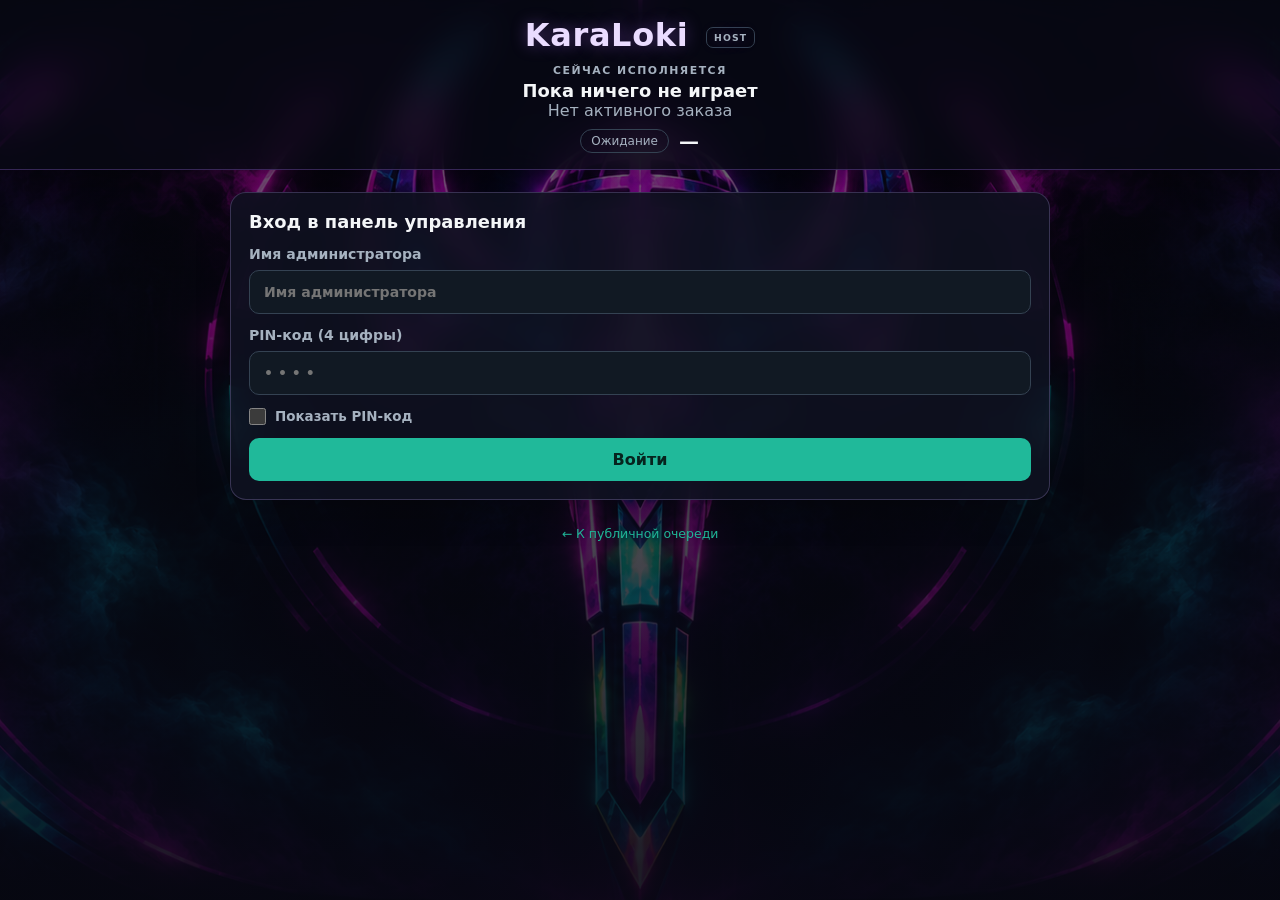
==== admin.html @ 4e25eac0 "Add files via upload" ====
<!doctype html>
<html lang="ru">
<head>
  <meta charset="utf-8">
  <meta name="viewport" content="width=device-width, initial-scale=1">
  <meta name="theme-color" content="#090914">
  <meta name="referrer" content="no-referrer">
  <title>KaraLoki v1.9.4 — Панель ведущего</title>
  <link rel="stylesheet" href="css/style.css">
</head>
<body>
  <div id="global-notifications" class="global-notifications" aria-live="polite" aria-atomic="false"></div>
  <div id="startup-loading" class="startup-loading is-hidden" role="status" aria-live="polite"><div class="loading-mark">KaraLoki</div><div class="loading-spinner"></div><div class="loading-text">Открываем панель…</div></div>
  <header class="site-header">
    <div class="brand">KaraLoki <span class="admin-brand">HOST</span></div>
    <div class="now-playing">
      <div class="eyebrow">СЕЙЧАС ИСПОЛНЯЕТСЯ</div>
      <div id="current-song" class="current-title">Пока ничего не играет</div>
      <div id="current-requester" class="muted">Нет активного заказа</div>
      <div class="timer-line"><span id="playback-state" class="status-pill">Ожидание</span><span id="countdown" class="countdown">—</span></div>
    </div>
  </header>

  <main class="page admin-page">
    <section class="panel" id="login-panel">
      <h2>Вход в панель управления</h2>
      <form id="admin-login-form">
        <label for="admin-username">Имя администратора
          <input id="admin-username" type="text" maxlength="64" autocomplete="username" placeholder="Имя администратора" required>
        </label>
        <label for="admin-pin">PIN-код (4 цифры)
          <input id="admin-pin" type="password" inputmode="numeric" pattern="[0-9]{4}" maxlength="4" autocomplete="current-password" placeholder="••••" required>
        </label>
        <label class="visibility-toggle">
          <input id="show-admin-pin" type="checkbox">
          <span>Показать PIN-код</span>
        </label>
        <button class="primary" type="submit" id="login-button">Войти</button>
        <p id="login-message" class="message" aria-live="polite"></p>
      </form>
    </section>

    <div id="admin-loading" class="admin-loading hidden" role="status" aria-live="polite"><span class="loading-spinner"></span><span id="admin-loading-text">Выполняем действие…</span></div>
    <div id="admin-content" class="hidden">
      <section class="panel admin-workspace">
        <div class="section-heading">
          <h2>Панель ведущего</h2>
          <button id="lock-button" class="quiet compact" type="button">Выйти</button>
        </div>
        <nav class="admin-tabs" aria-label="Разделы панели">
          <button class="admin-tab active" type="button" data-tab="queue-tab">Очередь</button>
          <button class="admin-tab" type="button" data-tab="history-tab">История</button>
          <button class="admin-tab" type="button" data-tab="users-tab">Пользователи <span id="pending-count" class="tab-count">0</span></button>
          <button class="admin-tab" type="button" data-tab="settings-tab">Настройки</button>
        </nav>
      </section>

      <div id="queue-tab" class="admin-tab-panel">

        <section class="panel admin-request-workspace">
          <div class="playback-controls-section">
            <h2>Управление воспроизведением</h2>
            <div class="control-grid">
              <button id="pause-button" class="primary" type="button">Ⅱ Пауза</button>
              <button id="skip-button" class="secondary" type="button">Пропустить ⏭</button>
              <button id="event-mode-button" class="secondary" type="button">Выключить заказы</button>
            </div>
            <p id="control-message" class="message" aria-live="polite"></p>
          </div>
          <div class="admin-request-section">
          <h2>Заказать песню</h2>
          <form id="admin-request-form">
            <div class="field-row" id="admin-request-fields">
              <label>Название песни
                <input id="admin-song-input" maxlength="140" placeholder="Название песни" required>
              </label>
              <label>Исполнитель
                <input id="admin-artist-input" maxlength="100" placeholder="Исполнитель (необязательно)">
              </label>
            </div>
            <button class="primary" id="admin-request-button" type="submit">Добавить в очередь</button>
            <p id="admin-request-message" class="message" aria-live="polite"></p>
          </form>
          </div>
        </section>

        <section class="panel">
          <div class="section-heading"><h2>Очередь</h2><span id="queue-count" class="count-pill">0 песен</span></div>
          <ol id="queue-list" class="queue-list"><li class="empty">Очередь пуста.</li></ol>
          <div class="queue-footer-actions"><button id="shuffle-button" class="icon-button shuffle-icon-button" type="button" title="Перемешать песни" aria-label="Перемешать песни"><svg viewBox="0 0 24 24" aria-hidden="true"><path d="M16 3h5v5M4 20 21 3M21 16v5h-5M15 15l6 6M4 4l5 5"/></svg></button><button id="clear-queue-button" class="danger" type="button">Очистить очередь</button></div>
          <p id="queue-message" class="message" aria-live="polite"></p>
        </section>

      </div>

      <div id="history-tab" class="admin-tab-panel hidden">
        <section class="panel">
          <div class="section-heading"><h2>История песен</h2><span id="history-count" class="count-pill">0</span></div>
          <button id="clear-history-button" class="quiet compact" type="button">Очистить</button>
          <ol id="history-list" class="queue-list history-list"><li class="empty">История пока пуста.</li></ol>
        </section>
      </div>

      <div id="users-tab" class="admin-tab-panel hidden">
        <section class="panel">
          <div class="section-heading"><h2>Ожидают подтверждения</h2><span id="pending-list-count" class="count-pill">0</span></div>
          <ol id="pending-users-list" class="user-list"><li class="empty">Нет ожидающих пользователей.</li></ol>
        </section>

        <section class="panel">
          <div class="section-heading"><h2>Подтверждённые пользователи</h2><span id="confirmed-count" class="count-pill">0</span></div>
          <ol id="confirmed-users-list" class="user-list"><li class="empty">Пока нет подтверждённых пользователей.</li></ol>
          <p id="users-message" class="message" aria-live="polite"></p>
        </section>
      </div>
      <div id="settings-tab" class="admin-tab-panel hidden">
        <section class="panel">
          <h2>Настройки мероприятия</h2>
          <label class="visibility-toggle"><input id="autoplay-setting" type="checkbox" checked> Автоматически запускать следующую песню</label>
          <label>Длительность песни (М:СС)<input id="song-duration-setting" type="text" inputmode="numeric" pattern="[0-9]{1,2}:[0-5][0-9]" placeholder="5:00" value="5:00"></label>
          <label>Задержка между заявками (М:СС)<input id="cooldown-setting" type="text" inputmode="numeric" pattern="[0-9]{1,3}:[0-5][0-9]" placeholder="15:00" value="15:00" maxlength="6"></label>
          <button id="save-settings-button" class="primary" type="button">Сохранить настройки</button>
          <p id="settings-message" class="message" aria-live="polite"></p>
        </section>
      </div>
    </div>

    <footer class="footer muted"><a href="index.html" id="guest-panel-link">← К публичной очереди</a></footer>
  </main>
  <script src="js/config.js"></script>
  <script src="js/admin.js"></script>
</body>
</html>
---- css/style.css ----
:root {
  color-scheme: dark;
  --bg:#10151d; --panel:#1a222d; --panel2:#202b38; --text:#f4f6f8;
  --muted:#a6b2c0; --accent:#20b99a; --accent-dark:#11836e; --border:#344252;
  font-family:Inter,ui-sans-serif,system-ui,-apple-system,BlinkMacSystemFont,"Segoe UI",sans-serif;
}
*{box-sizing:border-box}
body{margin:0;background:var(--bg);color:var(--text)}
a{color:var(--accent);text-decoration:none}a:hover{text-decoration:underline}
.site-header{position:sticky;top:0;z-index:10;background:rgba(16,21,29,.96);backdrop-filter:blur(12px);border-bottom:1px solid var(--border);padding:16px max(18px,calc((100vw - 820px)/2));text-align:center}
.brand{font-size:2rem;font-weight:850;letter-spacing:.02em;color:var(--accent)}
.now-playing{margin:10px auto 0;max-width:820px}
.eyebrow{color:var(--muted);font-size:.68rem;font-weight:800;letter-spacing:.14em}
.current-title{font-size:1.12rem;font-weight:750;margin-top:3px;overflow-wrap:anywhere}
.muted{color:var(--muted)}
.timer-line{display:flex;justify-content:center;align-items:center;gap:10px;margin-top:9px;font-size:.85rem}
.status-pill,.count-pill{border:1px solid var(--border);border-radius:999px;padding:4px 10px;color:var(--muted);font-size:.75rem}
.countdown{font-variant-numeric:tabular-nums;font-size:1.25rem;font-weight:850;letter-spacing:.04em}
.countdown.paused{color:#f0c36a}
.page{width:min(820px,calc(100% - 28px));margin:22px auto 40px;display:grid;gap:16px}
.panel{background:var(--panel);border:1px solid var(--border);border-radius:16px;padding:18px;min-width:0}
h2{margin:0;font-size:1.12rem}
form,label{display:grid;gap:8px}
form{gap:13px;margin-top:14px}
label{color:var(--muted);font-size:.88rem;font-weight:650;min-width:0}
input{width:100%;min-width:0;padding:13px 14px;border-radius:10px;border:1px solid var(--border);background:#111923;color:var(--text);font:inherit}
input:focus{outline:2px solid var(--accent);border-color:transparent}
button{border:0;border-radius:10px;padding:12px 16px;font:inherit;font-weight:750;cursor:pointer}
button:disabled{opacity:.45;cursor:not-allowed}
.primary{background:var(--accent);color:#06241e}
.secondary{background:var(--panel2);color:var(--text);border:1px solid var(--border)}
.quiet{background:transparent;color:var(--muted);border:1px solid var(--border)}
.danger{background:#522d35;color:#ffe8eb;border:1px solid #82404c}
.section-heading{display:flex;justify-content:space-between;align-items:center;gap:12px}
.queue-list{list-style:none;padding:0;margin:14px 0 0;display:grid;gap:9px}
.queue-item{display:flex;align-items:center;gap:12px;padding:12px;background:var(--panel2);border-radius:11px;min-width:0}
.queue-number{color:var(--accent);font-weight:850;min-width:24px}
.queue-song{font-weight:700;overflow-wrap:anywhere}
.queue-requester{color:var(--muted);font-size:.82rem;margin-top:3px}
.empty{color:var(--muted);padding:12px 2px}
.message{min-height:1.2em;margin:8px 0 0;font-size:.88rem;color:var(--accent)}
.small{font-size:.78rem;line-height:1.5;margin-bottom:0}
.footer{text-align:center;font-size:.78rem;padding:10px}
.hidden{display:none!important}
.field-row{display:grid;grid-template-columns:1fr 1fr;gap:10px}
.cooldown{margin-top:4px;padding:12px;border:1px solid #806b3b;border-radius:10px;background:#332b1b;color:#f4d99a;font-size:.88rem;line-height:1.45}
.cooldown strong{display:block;font-size:1.35rem;font-variant-numeric:tabular-nums;margin-top:4px}
.admin-brand{display:inline-block;vertical-align:middle;margin-left:6px;padding:4px 7px;border:1px solid var(--border);border-radius:7px;color:var(--muted);font-size:.58rem;letter-spacing:.12em}
.admin-page{max-width:900px}
.control-grid{display:grid;grid-template-columns:repeat(3,minmax(0,1fr));gap:8px;margin-top:16px}
.control-grid button{min-height:54px;padding:10px 8px;font-size:.88rem;line-height:1.2;white-space:normal}
.compact{padding:7px 11px;font-size:.8rem}
.admin-queue-item{align-items:center}
.queue-item-body{min-width:0;flex:1}
.queue-actions{display:flex;gap:5px;flex-shrink:0}
.icon-button{width:36px;height:36px;padding:0;font-size:1rem}
.remove-button{color:#ffaaaa}
.room-code-row{display:flex;align-items:center;gap:12px;margin-top:12px}
.room-code{font-size:2rem;letter-spacing:.22em;color:var(--accent);font-variant-numeric:tabular-nums}
.history-list{max-height:360px;overflow-y:auto;padding-right:5px}
.danger-row{display:flex;justify-content:flex-end;margin-top:14px}
@media(max-width:520px){
 .site-header{padding:12px 14px}.brand{font-size:1.7rem}.current-title{font-size:1rem}
 .page{width:min(100% - 20px,900px);margin-top:12px;gap:12px}.panel{padding:15px;border-radius:13px}
 .field-row{gap:7px}.field-row input{padding:11px 9px;font-size:.9rem}
 .control-grid{grid-template-columns:repeat(3,minmax(0,1fr));gap:5px}.control-grid button{min-height:48px;padding:9px 4px;font-size:.76rem;line-height:1.15}
 .admin-queue-item{gap:7px}.queue-actions{gap:3px}.icon-button{width:31px;height:34px}
 .room-code{font-size:1.65rem}
}

.visibility-toggle{display:flex;grid-template-columns:none;flex-direction:row;align-items:center;gap:9px;cursor:pointer;font-size:.84rem;font-weight:550}
.visibility-toggle input{width:17px;height:17px;min-width:17px;margin:0;accent-color:var(--accent);cursor:pointer}
button.is-loading{opacity:.78;cursor:progress}

/* v1.4 guest approval and admin tabs */
.notice{padding:12px 14px;border-radius:10px;font-size:.9rem;line-height:1.45}
.notice-wait{background:#332b1b;border:1px solid #806b3b;color:#f4d99a}
.notice-ban{background:#3b2027;border:1px solid #82404c;color:#ffd7dc}
.admin-tabs{display:grid;grid-template-columns:1fr 1fr;gap:8px}
.admin-tab{background:var(--panel2);color:var(--muted);border:1px solid var(--border);min-height:48px}
.admin-tab.active{background:var(--accent);color:#06241e;border-color:var(--accent);}
.tab-count{display:inline-flex;align-items:center;justify-content:center;min-width:22px;height:22px;margin-left:5px;padding:0 6px;border-radius:999px;background:rgba(0,0,0,.18);font-size:.75rem}
.admin-tab-panel{display:grid;gap:16px}
.user-list{list-style:none;padding:0;margin:14px 0 0;display:grid;gap:10px}
.user-entry,.confirmed-entry{padding:11px 12px;background:var(--panel2);border-radius:11px;min-width:0}
.user-entry{display:flex;align-items:center;justify-content:space-between;gap:12px}
.user-name{display:block;overflow-wrap:anywhere}
.user-actions{display:flex;align-items:center;gap:7px;flex-shrink:0}
.icon-button.square-action{width:40px;height:40px;min-width:40px;padding:0;border-radius:5px;border:1px solid var(--border);display:inline-flex;align-items:center;justify-content:center;font-size:1.15rem;line-height:1}
.icon-button.allow-square{background:#173f35;color:#75e0bb;border-color:#28775f}
.icon-button.deny-square{background:#48252d;color:#ff9ca8;border-color:#85414d}
.icon-button.ban-square{background:#48252d;color:#ff9ca8;border-color:#85414d;font-size:1.1rem}
.confirmed-entry .user-name{margin-bottom:8px}
.cooldown-row{display:flex;align-items:center;gap:9px;min-width:0}
.cooldown-label{color:var(--muted);font-size:.78rem;white-space:nowrap}
.cooldown-value{font-size:.88rem;font-weight:750;font-variant-numeric:tabular-nums;min-width:54px}
.cooldown-spacer{height:1px;flex:1;border-bottom:1px solid var(--border);min-width:8px}
@media(max-width:520px){
 .admin-tabs{gap:6px}.admin-tab{padding:10px}
 .user-entry,.confirmed-entry{padding:10px}
 .cooldown-row{gap:6px}.cooldown-label{font-size:.72rem}.cooldown-value{min-width:48px;font-size:.82rem}
 .icon-button.square-action{width:36px;height:36px;min-width:36px}
}

/* v1.5: compact square user controls and recent playback list */
.icon-button.square-action{width:40px;height:40px;min-width:40px;border-radius:5px}
.icon-button.restrict-square{background:#48252d;color:#ff9ca8;border-color:#85414d;font-size:1rem}
#recent-list .queue-item{padding:9px 12px}
#recent-list .queue-number{min-width:8px}
@media(max-width:520px){.icon-button.square-action{width:36px;height:36px;min-width:36px}}


/* v1.6 visual refresh: horned microphone background, responsive dark overlays */
body{
  min-height:100vh;
  background-color:#080913;
  background-image:
    linear-gradient(180deg,rgba(7,8,18,.42) 0%,rgba(7,8,18,.66) 42%,rgba(7,8,18,.92) 100%),
    url("../assets/karaloki-background.png");
  background-repeat:no-repeat;
  background-position:center top;
  background-size:cover;
  background-attachment:fixed;
}
.site-header{
  background:rgba(8,9,20,.82);
  border-bottom:1px solid rgba(126,91,190,.38);
  box-shadow:0 8px 28px rgba(0,0,0,.28);
  backdrop-filter:blur(16px);
}
.brand{
  color:#eadcff;
  text-shadow:0 0 16px rgba(178,111,255,.36);
}
.panel{
  background:rgba(15,18,32,.88);
  border-color:rgba(116,102,157,.42);
  box-shadow:0 12px 34px rgba(0,0,0,.22);
  backdrop-filter:blur(12px);
}
.queue-list#queue-list{
  max-height:min(58vh,520px);
  overflow-y:auto;
  overscroll-behavior:contain;
  scrollbar-width:thin;
  scrollbar-color:rgba(178,111,255,.62) rgba(14,16,29,.55);
  padding-right:5px;
}
#queue-list::-webkit-scrollbar{width:8px}
#queue-list::-webkit-scrollbar-track{background:rgba(14,16,29,.55);border-radius:10px}
#queue-list::-webkit-scrollbar-thumb{background:rgba(178,111,255,.62);border-radius:10px}
.public-queue-item.previous{opacity:.72;background:rgba(30,31,50,.72)}
.public-queue-item.current{
  background:linear-gradient(100deg,rgba(113,39,135,.46),rgba(16,75,80,.48));
  border:1px solid rgba(73,226,202,.72);
  box-shadow:0 0 18px rgba(50,210,194,.13),inset 0 0 18px rgba(184,72,255,.08);
}
.public-queue-item.current .queue-song{font-size:1.02rem}
.current-queue-marker{
  display:inline-block;
  margin-bottom:4px;
  color:#70efd0;
  font-size:.62rem;
  font-weight:850;
  letter-spacing:.13em;
}
.public-queue-item.upcoming .queue-number{color:#d58bff}
@media(max-width:520px){
  body{
    background-size:auto 55vh;
    background-position:center top;
    background-attachment:fixed;
    background-image:
      linear-gradient(180deg,rgba(7,8,18,.32) 0%,rgba(7,8,18,.72) 34%,rgba(7,8,18,.96) 68%),
      url("../assets/karaloki-background.png");
  }
  .site-header{background:rgba(8,9,20,.86)}
  .brand{font-size:1.65rem}
  .queue-list#queue-list{max-height:54vh}
}
/* v1.7 queue and controls */
.admin-tabs{grid-template-columns:repeat(4,minmax(0,1fr))}
.my-request{border:1px solid #e8b85b!important;background:linear-gradient(100deg,rgba(122,77,20,.38),rgba(35,32,48,.8))!important;box-shadow:0 0 14px rgba(232,184,91,.16)}
.drag-armed{outline:2px dashed #d58bff;opacity:.8}
.drag-handle{font-size:1.1rem;color:#e2b5ff;background:rgba(130,70,170,.2);border:1px solid rgba(213,139,255,.45)}
#queue-list{max-height:min(58vh,520px);overflow-y:auto;overscroll-behavior:contain}
@media(max-width:520px){.admin-tabs{grid-template-columns:repeat(2,minmax(0,1fr))}}

/* Initial connection screen */
.startup-loading{position:fixed;inset:0;z-index:9999;display:flex;flex-direction:column;align-items:center;justify-content:center;gap:18px;background:radial-gradient(ellipse at center,rgba(45,20,65,.96),rgba(7,7,18,.99) 70%);color:#f5eaff;transition:opacity .2s ease,visibility .2s ease}
.startup-loading.is-hidden{opacity:0;visibility:hidden;pointer-events:none}
.loading-mark{font-size:clamp(2rem,7vw,3.4rem);font-weight:900;letter-spacing:.04em;text-shadow:0 0 18px rgba(218,85,255,.7),0 0 28px rgba(65,235,190,.35)}
.loading-spinner{width:34px;height:34px;border:3px solid rgba(255,255,255,.18);border-top-color:#dc8cff;border-right-color:#61e6c0;border-radius:50%;animation:kl-spin .8s linear infinite}
.loading-text{font-size:.95rem;color:#c9bed8}
@keyframes kl-spin{to{transform:rotate(360deg)}}


/* v1.7.1: keep playback controls aligned in one row */
.control-grid{grid-template-columns:repeat(3,minmax(0,1fr));align-items:stretch}
.control-grid button{min-width:0;min-height:58px;padding:10px 9px;font-size:clamp(.72rem,1.45vw,.96rem);line-height:1.2;white-space:normal;overflow-wrap:anywhere}
@media(max-width:520px){
 .control-grid{grid-template-columns:repeat(3,minmax(0,1fr));gap:6px}
 .control-grid button{min-height:62px;padding:8px 5px;font-size:clamp(.65rem,2.5vw,.82rem)}
}

/* v1.8: consistent four-way drag handle rendered as inline SVG */
.drag-handle{display:inline-flex;align-items:center;justify-content:center;min-width:36px;min-height:36px;padding:7px;border:1px solid rgba(80,220,220,.38);border-radius:9px;background:rgba(20,25,45,.72);color:#72e7e4;cursor:grab}
.drag-handle svg{width:20px;height:20px;fill:none;stroke:currentColor;stroke-width:1.8;stroke-linecap:round;stroke-linejoin:round}
.drag-handle:active{cursor:grabbing}
.drag-armed .drag-handle{background:rgba(40,220,190,.18);border-color:#61f0d0;box-shadow:0 0 12px rgba(60,240,210,.3)}
.drag-armed{outline:1px dashed rgba(97,240,208,.55);outline-offset:2px}


/* v1.8.1 queue controls and user-list scrolling */
.queue-actions .icon-button{width:34px;height:34px;min-width:34px}
.queue-actions .icon-button:disabled{opacity:.28}
.queue-footer-actions{display:flex;justify-content:flex-end;align-items:center;gap:9px;margin-top:14px}
.shuffle-icon-button{display:inline-flex;align-items:center;justify-content:center;border:1px solid rgba(213,139,255,.48);background:rgba(130,70,170,.18);color:#e2b5ff}
.shuffle-icon-button svg{width:19px;height:19px;fill:none;stroke:currentColor;stroke-width:1.8;stroke-linecap:round;stroke-linejoin:round}
.shuffle-icon-button:disabled{opacity:.35}
#confirmed-users-list{max-height:min(48vh,390px);overflow-y:auto;overscroll-behavior:contain;padding-right:5px;scrollbar-width:thin;scrollbar-color:rgba(178,111,255,.62) rgba(14,16,29,.55)}
#confirmed-users-list::-webkit-scrollbar{width:8px}
#confirmed-users-list::-webkit-scrollbar-track{background:rgba(14,16,29,.55);border-radius:10px}
#confirmed-users-list::-webkit-scrollbar-thumb{background:rgba(178,111,255,.62);border-radius:10px}
#queue-list.is-reordering{user-select:none}
#queue-list .upcoming[draggable="true"]{cursor:grabbing}
@media(max-width:520px){.queue-actions .icon-button{width:30px;height:32px;min-width:30px}.queue-actions{gap:2px}.queue-footer-actions{gap:7px}}

/* v1.8.2 responsive admin feedback and compact confirmed users */
.admin-loading{position:fixed;z-index:1000;top:16px;left:50%;transform:translateX(-50%);display:flex;align-items:center;gap:10px;padding:10px 15px;border:1px solid rgba(120,225,205,.45);border-radius:12px;background:rgba(15,22,32,.96);box-shadow:0 8px 28px rgba(0,0,0,.38);color:var(--text);font-size:.86rem;max-width:calc(100vw - 24px)}
.admin-loading .loading-spinner{width:19px;height:19px;flex:0 0 19px;border-width:2px}
#confirmed-users-list{max-height:min(42vh,330px);overflow-y:auto;overscroll-behavior:contain;padding-right:5px;scrollbar-width:thin}
.confirmed-entry{padding:8px 10px}.confirmed-entry .user-name{margin-bottom:5px}.confirmed-entry .cooldown-row{gap:6px}.confirmed-entry .icon-button.square-action{width:32px;height:32px;min-width:32px;font-size:.95rem}
.rename-square{background:rgba(80,110,155,.2);color:#b9d7ff;border-color:#536d91}
.is-pending-action{opacity:.55;pointer-events:none}
.queue-footer-actions{justify-content:flex-end}
.shuffle-icon-button{width:40px;height:40px;min-width:40px;padding:0}
.shuffle-icon-button svg{width:20px;height:20px}
@media(max-width:520px){.confirmed-entry .icon-button.square-action{width:29px;height:30px;min-width:29px}.admin-loading{top:8px;font-size:.78rem}}

/* v1.8.3 guest tracklist/request spacing parity */
#public-content > .panel + .panel{margin-top:16px}

.guest-heading-actions{display:flex;align-items:center;gap:8px;flex-wrap:wrap}


/* v1.8.4 unified Admin workspace and Guest layout corrections */
.admin-workspace{display:grid;gap:16px}
.admin-workspace .admin-tabs{margin:0}
.playback-controls-section{border-top:1px solid rgba(126,91,190,.38);padding-top:15px}
.playback-controls-section .control-grid{margin-top:12px}
#public-content{display:grid;gap:16px}
#public-content > .panel + .panel{margin-top:0}
.guest-heading-actions{display:flex;flex-direction:column;align-items:flex-end;gap:6px}
.guest-heading-actions .count-pill{white-space:nowrap}
@media(max-width:520px){.admin-workspace{gap:13px}.playback-controls-section{padding-top:12px}.guest-heading-actions{gap:5px}}


/* v1.8.5 Admin panel spacing and combined playback/request workspace */
#admin-content{display:grid;gap:16px}
.admin-workspace{display:block}
.admin-workspace .admin-tabs{margin-top:16px}
#admin-content .admin-tab-panel{gap:16px}
.admin-request-workspace{display:grid;gap:18px}
.admin-request-workspace .playback-controls-section{border-top:0;padding-top:0}
.admin-request-section{border-top:1px solid var(--border);padding-top:18px}
@media(max-width:520px){#admin-content{gap:12px}.admin-request-workspace{gap:15px}.admin-request-section{padding-top:15px}}


/* v1.8.6 hotfix: aligned guest account controls and event settings */
.guest-heading-actions{display:flex;flex-direction:row;align-items:center;justify-content:flex-end;gap:8px;flex-wrap:nowrap}
.guest-heading-actions .count-pill{white-space:nowrap;min-height:38px;display:inline-flex;align-items:center}
.guest-heading-actions button{min-height:38px;white-space:nowrap}
#settings-tab .panel{display:grid;gap:14px}
#settings-tab .panel>label{margin:0}
#settings-tab #save-settings-button{justify-self:start;min-height:42px;margin-top:2px;padding-inline:18px}
#event-mode-button{min-height:58px;padding:10px 14px;white-space:normal}
@media(max-width:520px){
 .guest-heading-actions{gap:6px;flex-wrap:wrap}
 .guest-heading-actions .count-pill,.guest-heading-actions button{min-height:36px}
 #settings-tab #save-settings-button{width:100%;justify-self:stretch}
}


/* v1.8.6 final polish */
#confirmed-guest-name{margin-left:4px}
#history-tab #clear-history-button{margin-top:10px;justify-self:start}
.history-action-icon svg{display:block;width:18px;height:18px;flex:0 0 18px}
.history-action-icon{display:inline-flex;align-items:center;justify-content:center}

/* v1.8.7.1 active-session indicators and compact violet logout action */
.presence-light{display:inline-block;width:9px;height:9px;min-width:9px;border-radius:50%;margin-right:7px;vertical-align:middle;box-shadow:0 0 7px currentColor}
.presence-light.online{background:#35d477;color:#35d477}
.presence-light.recent{background:#f0c34e;color:#f0c34e}
.presence-light.offline{background:#f05a67;color:#f05a67}
.session-logout-square{background:rgba(143,91,190,.2);color:#c78cff;border-color:#76509a;font-size:1rem}
.session-logout-square svg{width:17px;height:17px;fill:none;stroke:currentColor;stroke-width:1.9;stroke-linecap:round;stroke-linejoin:round}
.session-logout-square:disabled{opacity:.35;cursor:not-allowed}
.session-transfer-notice{margin:0 0 14px;padding:13px;border:1px solid rgba(183,125,238,.65);border-radius:10px;background:rgba(93,53,125,.22);color:var(--text)}
.session-transfer-notice p{margin:7px 0;color:var(--muted);font-size:.88rem}
.session-transfer-actions{display:flex;gap:9px;margin-top:10px}
.session-transfer-actions button{flex:1}
@media(max-width:520px){.presence-light{width:8px;height:8px;min-width:8px;margin-right:5px}.session-transfer-actions{flex-direction:column}}
.session-request-mark{font-size:.72rem;font-weight:650;color:#c78cff;margin-left:5px}
/* Keep the temporary access restriction action amber, distinct from red re-approval. */
.icon-button.ban-square{background:#493b21;color:#fbbf24;border-color:#80652f}

/* v1.8.7.1.1: per-user action feedback stays inside the affected user card. */
.user-inline-feedback{margin:7px 0 0;padding:7px 10px;border-radius:7px;font-size:.82rem;line-height:1.35;background:rgba(52,211,153,.10);border:1px solid rgba(52,211,153,.24);color:#7ee7b7}
.user-inline-feedback.is-error{background:rgba(248,113,113,.10);border-color:rgba(248,113,113,.25);color:#fca5a5}
.user-inline-feedback.hidden{display:none}


/* v1.8.7.2 compact user metadata and pending-request panel */
#pending-users-list{max-height:min(38vh,300px);overflow-y:auto;overscroll-behavior:contain;padding-right:5px;scrollbar-width:thin;scrollbar-color:rgba(178,111,255,.62) rgba(14,16,29,.55)}
#pending-users-list::-webkit-scrollbar{width:8px}
#pending-users-list::-webkit-scrollbar-track{background:rgba(14,16,29,.55);border-radius:10px}
#pending-users-list::-webkit-scrollbar-thumb{background:rgba(178,111,255,.62);border-radius:10px}
.user-entry{align-items:center;gap:12px}
.pending-user-body{min-width:0;flex:1}
.user-device-meta{display:flex;align-items:center;gap:14px;margin-top:4px;color:var(--muted);font-size:.76rem;flex-wrap:wrap}
.pending-user-actions .icon-button.square-action{width:46px;height:46px;min-width:46px;font-size:1.25rem}
.confirmed-info-row{display:grid;grid-template-columns:minmax(150px,1fr) minmax(100px,.72fr) auto;align-items:center;gap:12px;min-width:0}
.confirmed-device-meta{display:flex;flex-direction:column;align-items:flex-start;gap:3px;color:var(--muted);font-size:.74rem;min-width:0;font-variant-numeric:tabular-nums}
.confirmed-cooldown{display:flex;flex-direction:column;align-items:center;justify-content:center;text-align:center;min-width:0;gap:3px}
.confirmed-cooldown .cooldown-value{min-width:0}
.confirmed-user-actions{justify-content:flex-end;gap:6px}
.confirmed-entry .user-name{margin-bottom:7px}
.confirmed-entry .icon-button.square-action{width:36px;height:36px;min-width:36px;font-size:1rem}
.session-logout-square{background:rgba(137,84,189,.20)!important;color:#d8b4ff!important;border-color:#8954bd!important}
.user-inline-feedback{margin-top:7px}
@media(max-width:650px){.confirmed-info-row{grid-template-columns:minmax(105px,1fr) minmax(75px,.65fr) auto;gap:7px}.confirmed-entry .icon-button.square-action{width:32px;height:32px;min-width:32px}.confirmed-user-actions{gap:3px}.confirmed-device-meta{font-size:.66rem}.pending-user-actions .icon-button.square-action{width:44px;height:44px;min-width:44px}}
@media(max-width:420px){.confirmed-info-row{grid-template-columns:minmax(88px,1fr) minmax(60px,.55fr) auto;gap:5px}.confirmed-entry .icon-button.square-action{width:29px;height:30px;min-width:29px}.confirmed-user-actions{gap:2px}.confirmed-device-meta{font-size:.61rem}.confirmed-user-actions .icon-button{font-size:.85rem}}

/* v1.8.8 interaction polish */
#admin-pin{letter-spacing:.35em;font-variant-numeric:tabular-nums;}
#transfer-request-message{min-height:1.5em;}
#request-session-transfer,#occupied-cancel{width:100%;min-height:44px;}
#pending-rename,#pending-logout{min-width:140px;min-height:44px;}
.session-transfer-actions button{min-width:44px;min-height:44px;}

/* v1.8.8 interaction polish */
#admin-pin{letter-spacing:.35em;font-variant-numeric:tabular-nums;}
#transfer-request-message{min-height:1.5em;}
#request-session-transfer,#occupied-cancel{width:100%;min-height:44px;}
#pending-rename,#pending-logout{min-width:140px;min-height:44px;}
.session-transfer-actions button{min-width:44px;min-height:44px;}

.user-entry.shared-device,.confirmed-entry.shared-device{outline:1px solid rgba(255,190,80,.65);background:rgba(255,190,80,.055);}


/* v1.9.0 UI correction: transient status messages and consistent user cards */
.message:empty{display:none!important}
.confirmed-info-row{
  position:relative;
  display:flex;
  align-items:center;
  justify-content:space-between;
  gap:12px;
  min-width:0;
}
.confirmed-device-meta{
  flex:1 1 0;
  min-width:0;
  padding-right:150px;
}
.confirmed-cooldown{
  position:absolute;
  left:50%;
  top:50%;
  transform:translate(-50%,-50%);
  width:116px;
  min-width:116px;
  pointer-events:none;
}
.confirmed-user-actions{
  flex:0 0 auto;
  margin-left:auto;
}
#pending-users-list .user-entry{
  display:flex;
  align-items:center;
  gap:12px;
  min-height:68px;
  padding:9px 10px;
  border-radius:12px;
}
#pending-users-list .pending-user-body{
  flex:1 1 auto;
  min-width:0;
  display:flex;
  flex-direction:column;
  justify-content:center;
  gap:3px;
}
#pending-users-list .pending-user-body .user-name{margin:0}
#pending-users-list .user-device-meta{
  display:flex;
  align-items:center;
  gap:14px;
  margin:0;
  min-width:0;
  color:var(--muted);
  font-size:.74rem;
  flex-wrap:wrap;
  font-variant-numeric:tabular-nums;
}
#pending-users-list .pending-user-actions{
  flex:0 0 auto;
  display:flex;
  align-items:center;
  justify-content:flex-end;
  gap:6px;
}
#pending-users-list .pending-user-actions .icon-button.square-action{
  width:36px;
  height:36px;
  min-width:36px;
  font-size:1rem;
}
@media(max-width:620px){
  .confirmed-info-row{gap:8px}
  .confirmed-device-meta{padding-right:0;max-width:calc(100% - 94px)}
  .confirmed-cooldown{
    position:static;
    transform:none;
    width:auto;
    min-width:76px;
    flex:0 0 76px;
  }
  .confirmed-user-actions{gap:3px}
  .confirmed-entry .icon-button.square-action{width:30px;height:30px;min-width:30px}
  #pending-users-list .pending-user-actions .icon-button.square-action{width:32px;height:32px;min-width:32px}
}


/* v1.9 UI Fix 1.1 — per-user feedback stays inside the existing card */
.confirmed-entry,
#pending-users-list .user-entry{
  display:grid;
  grid-template-columns:minmax(0,1fr);
  align-items:initial;
}
.confirmed-entry > .user-name{grid-row:1}
.confirmed-entry > .confirmed-info-row{grid-row:2}
.confirmed-entry > .user-inline-feedback{grid-row:3;width:100%;box-sizing:border-box}
#pending-users-list .user-entry > .pending-user-body{grid-row:1;grid-column:1}
#pending-users-list .user-entry > .pending-user-actions{grid-row:1;grid-column:1;justify-self:end;align-self:center}
#pending-users-list .user-entry > .user-inline-feedback{grid-row:2;grid-column:1;width:100%;box-sizing:border-box}
.user-inline-feedback{margin:7px 0 0;padding:7px 10px;border-radius:7px;font-size:.82rem;line-height:1.35}


/* v1.9.2 — shared Users-tab alignment and consistent notification behaviour */
.user-info-block{display:flex;flex-direction:column;align-items:flex-start;justify-content:center;min-width:0;gap:0}
.user-info-block .user-name,
.confirmed-entry > .user-name{margin:0 0 5px;line-height:1.25}
.user-meta-common,
.confirmed-device-meta{
  display:flex!important;
  flex-direction:column!important;
  align-items:flex-start!important;
  justify-content:center;
  gap:3px!important;
  margin:0!important;
  color:var(--muted);
  font-size:.74rem!important;
  line-height:1.35;
  font-variant-numeric:tabular-nums;
  min-width:0;
}
.user-meta-common span,
.confirmed-device-meta span{display:block;min-width:0;overflow-wrap:anywhere}
.confirmed-info-row{
  align-items:center!important;
  min-height:62px;
}
.confirmed-cooldown{
  align-self:center!important;
  justify-self:center;
  min-height:48px;
  display:flex!important;
  flex-direction:column;
  align-items:center!important;
  justify-content:center!important;
  text-align:center;
}
.confirmed-user-actions{
  align-self:center!important;
  justify-self:end;
  display:flex;
  align-items:center!important;
  justify-content:flex-end;
}
.pending-user-body{display:flex;flex-direction:column;justify-content:center;align-self:center;min-width:0}
.pending-user-actions{align-self:center}
.confirmed-entry .user-name,
#pending-users-list .user-entry .user-name{font-size:inherit}
.request-submitting-hidden{display:none!important}
#request-message{min-height:0}
#request-message:empty{display:none}

@media(min-width:651px){
  .confirmed-info-row{position:relative;display:flex!important;justify-content:space-between;gap:12px}
  .confirmed-device-meta{flex:1 1 auto;padding-right:150px}
  .confirmed-cooldown{position:absolute!important;left:50%;top:50%;transform:translate(-50%,-50%);width:116px;min-width:116px;min-height:48px}
  .confirmed-user-actions{flex:0 0 auto;margin-left:auto}
}


/* v1.9.3 — unified Admin user cards and optimistic song requests */
.unified-user-card{
  display:grid!important;
  grid-template-columns:minmax(0,1fr);
  gap:0!important;
  padding:10px 12px!important;
}
.unified-user-row{
  display:grid!important;
  grid-template-columns:minmax(0,1fr) 132px auto;
  align-items:center!important;
  gap:12px!important;
  min-height:62px;
  min-width:0;
}
.unified-user-info{min-width:0;display:flex;flex-direction:column;justify-content:center;align-items:flex-start;gap:5px}
.unified-user-info .user-name{margin:0!important;line-height:1.2}
.unified-user-info .user-meta-common{display:flex!important;flex-direction:column!important;align-items:flex-start;gap:3px!important;margin:0!important;font-size:.74rem;line-height:1.3;color:var(--muted);font-variant-numeric:tabular-nums}
.unified-user-info .user-meta-common span{display:block;overflow-wrap:anywhere}
.unified-user-row .confirmed-cooldown{width:132px;min-width:132px;align-self:center;justify-self:center;text-align:center;display:flex;flex-direction:column;align-items:center;justify-content:center;gap:3px}
.unified-user-actions{display:flex;align-items:center;justify-content:flex-end;gap:7px;justify-self:end;align-self:center}
.unified-user-actions .icon-button.square-action{width:50px;height:50px;min-width:50px;max-width:50px;font-size:1.15rem}
.pending-user-actions .icon-button.square-action{width:50px;height:50px;min-width:50px;max-width:50px}
.unified-user-card .user-inline-feedback{grid-column:1;margin-top:7px}
.pending-song{opacity:.56!important;border:1px dashed var(--accent)!important;position:relative}
.pending-song .pending-song-status{display:inline-flex;align-items:center;gap:6px;color:var(--accent);font-size:.72rem;margin-top:3px}
.pending-song .pending-song-status:before{content:"";width:7px;height:7px;border-radius:50%;background:currentColor;animation:pendingPulse 1s ease-in-out infinite alternate}
@keyframes pendingPulse{from{opacity:.35}to{opacity:1}}
#request-fields input:disabled,#admin-request-fields input:disabled{opacity:.72;cursor:wait}
#admin-request-message:empty{display:none}
#admin-request-form .message{min-height:0}
@media(max-width:760px){
  .unified-user-row{grid-template-columns:minmax(0,1fr) 92px auto;gap:6px!important}
  .unified-user-row .confirmed-cooldown{width:92px;min-width:92px}
  .unified-user-actions{gap:4px}
  .unified-user-actions .icon-button.square-action,
  .pending-user-actions .icon-button.square-action{width:40px;height:40px;min-width:40px;max-width:40px}
}
@media(max-width:540px){
  .unified-user-row{grid-template-columns:minmax(0,1fr) 72px auto;gap:4px!important}
  .unified-user-row .confirmed-cooldown{width:72px;min-width:72px}
  .unified-user-actions{gap:2px}
  .unified-user-actions .icon-button.square-action,
  .pending-user-actions .icon-button.square-action{width:32px;height:32px;min-width:32px;max-width:32px;font-size:.9rem}
}


/* v1.9.4 — shared cascading global notifications */
.global-notifications{
  position:fixed;z-index:99999;top:14px;left:50%;transform:translateX(-50%);
  width:min(520px,calc(100vw - 24px));display:flex;flex-direction:column;gap:8px;
  pointer-events:none;
}
.global-notice{
  display:flex;align-items:center;gap:10px;min-height:44px;padding:10px 13px;
  border:1px solid var(--border);border-radius:11px;background:rgba(20,27,38,.96);
  color:#f4f7fb;box-shadow:0 8px 28px rgba(0,0,0,.28);backdrop-filter:blur(10px);
  pointer-events:auto;animation:globalNoticeIn .18s ease-out;
}
.global-notice-icon{width:22px;height:22px;flex:0 0 22px;border-radius:50%;display:grid;place-items:center;font-weight:800;background:rgba(255,255,255,.12)}
.global-notice-text{flex:1;min-width:0;font-size:.9rem;line-height:1.35;overflow-wrap:anywhere}
.global-notice.is-success .global-notice-icon{color:#7ee0ad}
.global-notice.is-loading .global-notice-icon{color:#8ecbff;animation:globalSpin 1.1s linear infinite}
.global-notice.is-error{border-color:rgba(255,105,105,.65)}
.global-notice.is-error .global-notice-icon{color:#ff8585}
.global-notice-close{border:0;background:transparent;color:#fff;font-size:1.25rem;cursor:pointer;padding:0 4px}
@keyframes globalNoticeIn{from{opacity:0;transform:translateY(-7px)}to{opacity:1;transform:translateY(0)}}
@keyframes globalSpin{to{transform:rotate(360deg)}}
#admin-loading{display:none!important}
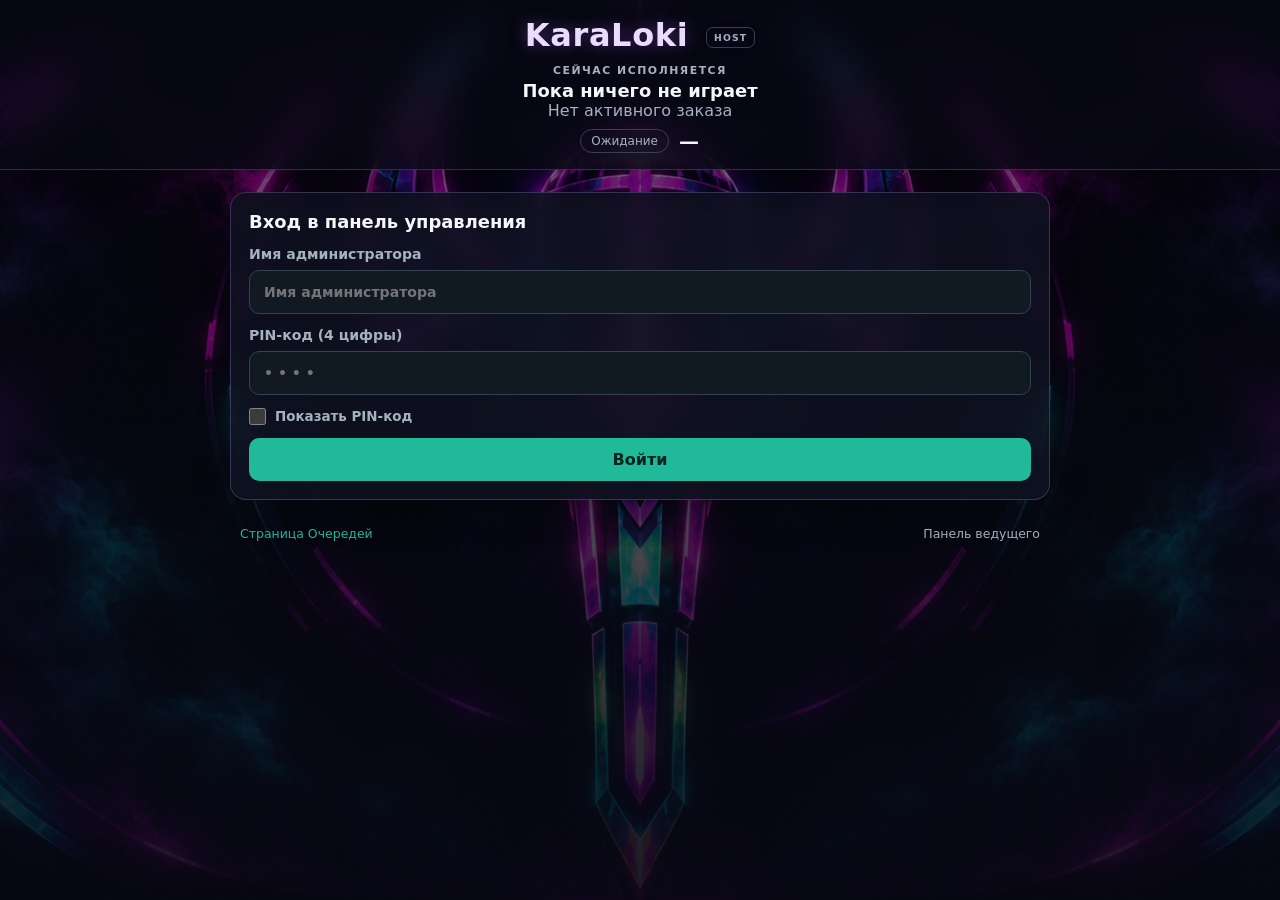
==== commit b37885f5: "Add files via upload" ====
--- a/admin.html
+++ b/admin.html
@@ -5,8 +5,8 @@
   <meta name="viewport" content="width=device-width, initial-scale=1">
   <meta name="theme-color" content="#090914">
   <meta name="referrer" content="no-referrer">
-  <title>KaraLoki v1.9.4 — Панель ведущего</title>
-  <link rel="stylesheet" href="css/style.css">
+  <title>KaraLoki v1.9.4.3 — Панель ведущего</title>
+  <link rel="stylesheet" href="css/style.css?v=1943">
 </head>
 <body>
   <div id="global-notifications" class="global-notifications" aria-live="polite" aria-atomic="false"></div>
@@ -125,9 +125,9 @@
       </div>
     </div>
 
-    <footer class="footer muted"><a href="index.html" id="guest-panel-link">← К публичной очереди</a></footer>
+    <footer class="footer footer-nav muted"><a href="queue.html">Страница Очередей</a><span class="footer-spacer"></span><span aria-current="page">Панель ведущего</span></footer>
   </main>
-  <script src="js/config.js"></script>
-  <script src="js/admin.js"></script>
+  <script src="js/config.js?v=1943"></script>
+  <script src="js/admin.js?v=1943"></script>
 </body>
 </html>
--- a/css/style.css
+++ b/css/style.css
@@ -556,7 +556,7 @@
 
 /* v1.9.4 — shared cascading global notifications */
 .global-notifications{
-  position:fixed;z-index:99999;top:14px;left:50%;transform:translateX(-50%);
+  position:fixed;z-index:99999;top:75%;left:50%;transform:translate(-50%,-50%);
   width:min(520px,calc(100vw - 24px));display:flex;flex-direction:column;gap:8px;
   pointer-events:none;
 }
@@ -576,3 +576,9 @@
 @keyframes globalNoticeIn{from{opacity:0;transform:translateY(-7px)}to{opacity:1;transform:translateY(0)}}
 @keyframes globalSpin{to{transform:rotate(360deg)}}
 #admin-loading{display:none!important}
+
+/* v1.9.4.3: consistent bottom navigation across public, queue-only and admin pages */
+.footer-nav{display:flex;align-items:center;gap:14px;width:100%;box-sizing:border-box}
+.footer-nav .footer-spacer{flex:1}
+.footer-nav a[aria-current="page"]{color:var(--accent,#18c7aa);pointer-events:none}
+.queue-only-page>.panel{min-height:180px}
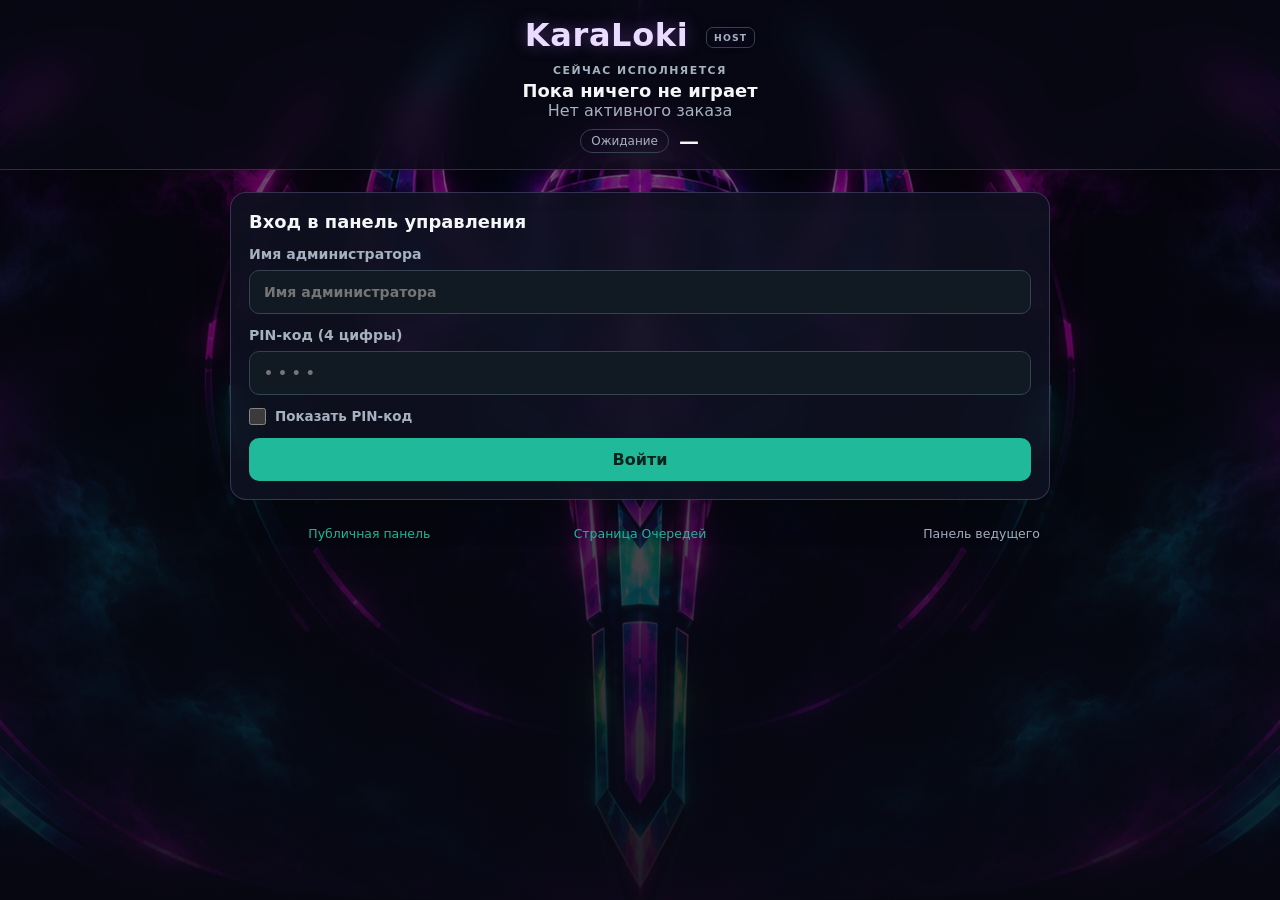
==== commit 20f7d8d4: "Add files via upload" ====
--- a/admin.html
+++ b/admin.html
@@ -5,8 +5,8 @@
   <meta name="viewport" content="width=device-width, initial-scale=1">
   <meta name="theme-color" content="#090914">
   <meta name="referrer" content="no-referrer">
-  <title>KaraLoki v1.9.4.3 — Панель ведущего</title>
-  <link rel="stylesheet" href="css/style.css?v=1943">
+  <title>KaraLoki v1.9.4.4 — Панель ведущего</title>
+  <link rel="stylesheet" href="css/style.css?v=1944">
 </head>
 <body>
   <div id="global-notifications" class="global-notifications" aria-live="polite" aria-atomic="false"></div>
@@ -125,9 +125,9 @@
       </div>
     </div>
 
-    <footer class="footer footer-nav muted"><a href="queue.html">Страница Очередей</a><span class="footer-spacer"></span><span aria-current="page">Панель ведущего</span></footer>
+    <footer class="footer footer-nav muted"><a href="index.html">Публичная панель</a><a href="queue.html">Страница Очередей</a><span aria-current="page">Панель ведущего</span></footer>
   </main>
-  <script src="js/config.js?v=1943"></script>
-  <script src="js/admin.js?v=1943"></script>
+  <script src="js/config.js?v=1944"></script>
+  <script src="js/admin.js?v=1944"></script>
 </body>
 </html>
--- a/css/style.css
+++ b/css/style.css
@@ -556,7 +556,7 @@
 
 /* v1.9.4 — shared cascading global notifications */
 .global-notifications{
-  position:fixed;z-index:99999;top:75%;left:50%;transform:translate(-50%,-50%);
+  position:fixed;z-index:99999;top:25%;left:50%;transform:translate(-50%,-50%);
   width:min(520px,calc(100vw - 24px));display:flex;flex-direction:column;gap:8px;
   pointer-events:none;
 }
@@ -582,3 +582,9 @@
 .footer-nav .footer-spacer{flex:1}
 .footer-nav a[aria-current="page"]{color:var(--accent,#18c7aa);pointer-events:none}
 .queue-only-page>.panel{min-height:180px}
+
+/* v1.9.4.4: three-way navigation, in public / queue / admin order */
+.footer-nav{display:grid;grid-template-columns:1fr 1fr 1fr;align-items:center;gap:12px}
+.footer-nav a:nth-child(2),.footer-nav span:nth-child(2){text-align:center}
+.footer-nav a:last-child,.footer-nav span:last-child{text-align:right}
+@media(max-width:420px){.footer-nav{gap:6px;font-size:.78rem}}
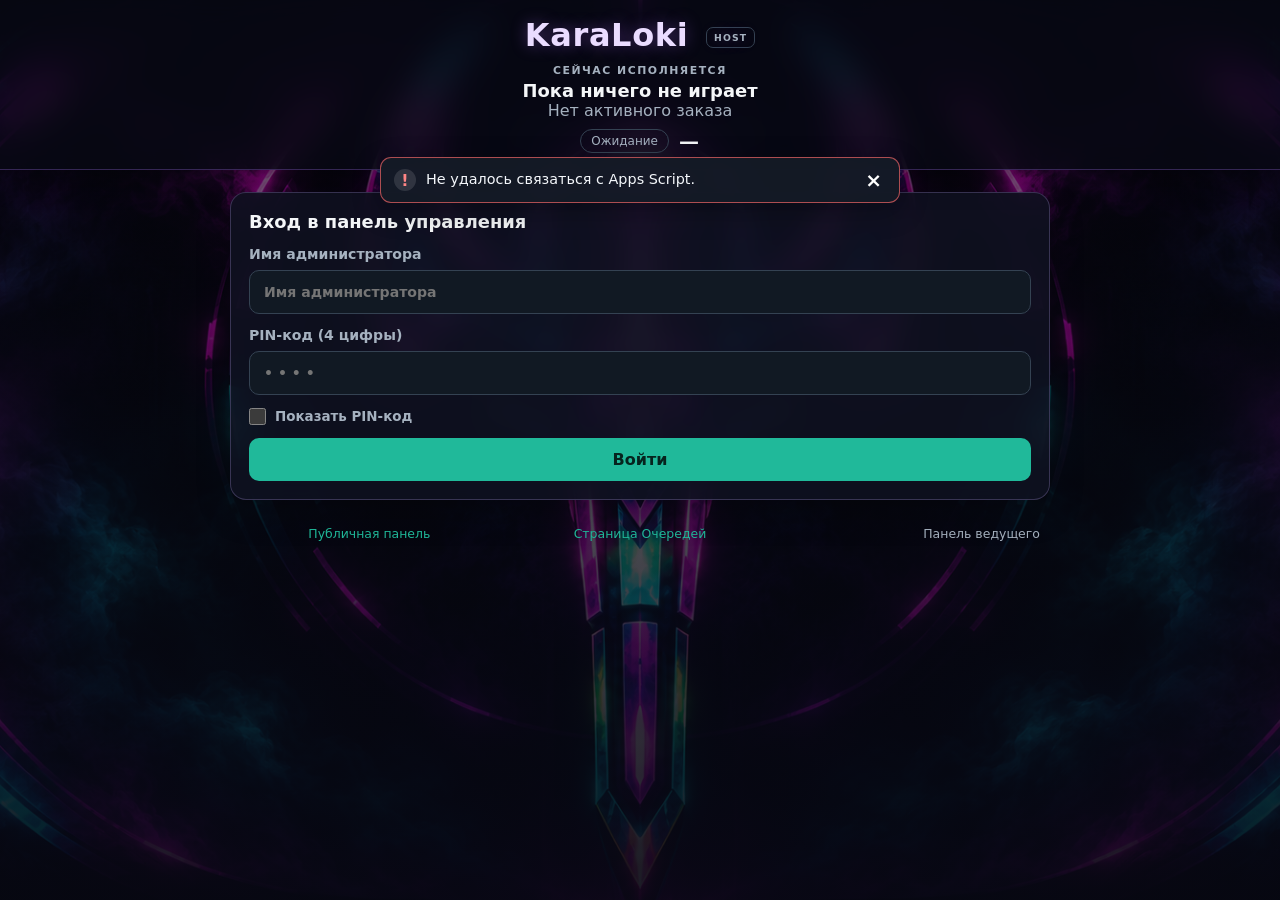
==== commit 4c67118e: "Add files via upload" ====
--- a/admin.html
+++ b/admin.html
@@ -5,8 +5,8 @@
   <meta name="viewport" content="width=device-width, initial-scale=1">
   <meta name="theme-color" content="#090914">
   <meta name="referrer" content="no-referrer">
-  <title>KaraLoki v1.9.4.4 — Панель ведущего</title>
-  <link rel="stylesheet" href="css/style.css?v=1944">
+  <title>KaraLoki v1.9.4.7 — Панель ведущего</title>
+  <link rel="stylesheet" href="css/style.css?v=1947">
 </head>
 <body>
   <div id="global-notifications" class="global-notifications" aria-live="polite" aria-atomic="false"></div>
@@ -127,7 +127,7 @@
 
     <footer class="footer footer-nav muted"><a href="index.html">Публичная панель</a><a href="queue.html">Страница Очередей</a><span aria-current="page">Панель ведущего</span></footer>
   </main>
-  <script src="js/config.js?v=1944"></script>
-  <script src="js/admin.js?v=1944"></script>
+  <script src="js/config.js?v=1947"></script>
+  <script src="js/admin.js?v=1947"></script>
 </body>
 </html>
--- a/css/style.css
+++ b/css/style.css
@@ -556,7 +556,7 @@
 
 /* v1.9.4 — shared cascading global notifications */
 .global-notifications{
-  position:fixed;z-index:99999;top:25%;left:50%;transform:translate(-50%,-50%);
+  position:fixed;z-index:99999;top:20%;left:50%;transform:translate(-50%,-50%);
   width:min(520px,calc(100vw - 24px));display:flex;flex-direction:column;gap:8px;
   pointer-events:none;
 }
@@ -588,3 +588,6 @@
 .footer-nav a:nth-child(2),.footer-nav span:nth-child(2){text-align:center}
 .footer-nav a:last-child,.footer-nav span:last-child{text-align:right}
 @media(max-width:420px){.footer-nav{gap:6px;font-size:.78rem}}
+
+/* v1.9.4.5 notification placement override */
+.global-notifications{top:20% !important}
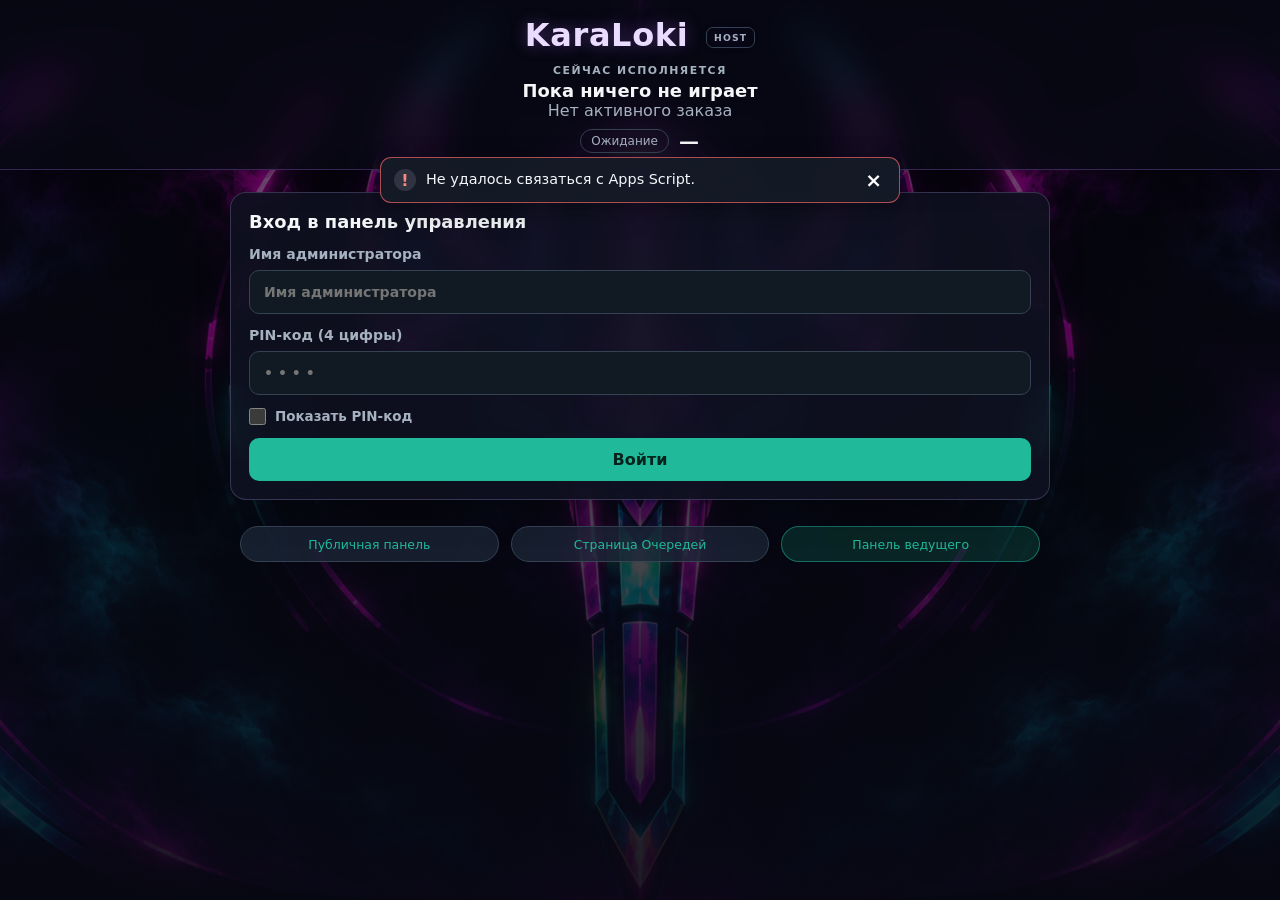
==== commit 1ccd242f: "Add files via upload" ====
--- a/admin.html
+++ b/admin.html
@@ -5,8 +5,8 @@
   <meta name="viewport" content="width=device-width, initial-scale=1">
   <meta name="theme-color" content="#090914">
   <meta name="referrer" content="no-referrer">
-  <title>KaraLoki v1.9.4.7 — Панель ведущего</title>
-  <link rel="stylesheet" href="css/style.css?v=1947">
+  <title>KaraLoki v1.9.5 — Панель ведущего</title>
+  <link rel="stylesheet" href="css/style.css?v=1950">
 </head>
 <body>
   <div id="global-notifications" class="global-notifications" aria-live="polite" aria-atomic="false"></div>
@@ -95,8 +95,10 @@
 
       <div id="history-tab" class="admin-tab-panel hidden">
         <section class="panel">
-          <div class="section-heading"><h2>История песен</h2><span id="history-count" class="count-pill">0</span></div>
-          <button id="clear-history-button" class="quiet compact" type="button">Очистить</button>
+          <div class="section-heading history-section-heading">
+            <h2>История песен</h2>
+            <div class="history-heading-actions"><button id="clear-history-button" class="quiet compact" type="button">Очистить</button><span id="history-count" class="count-pill">0</span></div>
+          </div>
           <ol id="history-list" class="queue-list history-list"><li class="empty">История пока пуста.</li></ol>
         </section>
       </div>
@@ -127,7 +129,7 @@
 
     <footer class="footer footer-nav muted"><a href="index.html">Публичная панель</a><a href="queue.html">Страница Очередей</a><span aria-current="page">Панель ведущего</span></footer>
   </main>
-  <script src="js/config.js?v=1947"></script>
-  <script src="js/admin.js?v=1947"></script>
+  <script src="js/config.js?v=1950"></script>
+  <script src="js/admin.js?v=1950"></script>
 </body>
 </html>
--- a/css/style.css
+++ b/css/style.css
@@ -591,3 +591,106 @@
 
 /* v1.9.4.5 notification placement override */
 .global-notifications{top:20% !important}
+
+
+/* v1.9.4.8 Admin panel corrections */
+#pending-users-list,
+#confirmed-users-list{
+  max-height:none!important;height:auto!important;overflow:visible!important;overflow-y:visible!important;
+  padding-right:0!important;scrollbar-width:none!important;
+}
+#pending-users-list::-webkit-scrollbar,#confirmed-users-list::-webkit-scrollbar{display:none!important}
+#pending-users-list .pending-card .unified-user-row{grid-template-columns:minmax(0,1fr) auto!important;gap:12px!important}
+#pending-users-list .pending-card .unified-user-info{grid-column:1;min-width:0}
+#pending-users-list .pending-card .pending-user-actions{grid-column:2;position:static!important;justify-self:end;align-self:center}
+#pending-users-list .pending-card .user-inline-feedback{grid-column:1/-1}
+#confirmed-users-list .unified-user-row{grid-template-columns:minmax(0,1fr) minmax(105px,132px) auto!important;gap:12px!important;min-height:62px}
+#confirmed-users-list .unified-user-info{min-width:0}
+#confirmed-users-list .unified-user-row .confirmed-cooldown{position:static!important;transform:none!important;width:auto!important;min-width:0!important;min-height:48px;justify-self:center;align-self:center}
+#confirmed-users-list .unified-user-actions{position:static!important;justify-self:end;align-self:center;flex-wrap:nowrap;gap:6px}
+#confirmed-users-list .unified-user-actions .icon-button.square-action{width:42px;height:42px;min-width:42px;max-width:42px}
+#confirmed-users-list .user-inline-feedback{grid-column:1/-1}
+.history-icon-button svg{width:19px;height:19px;display:block}
+.history-list .history-icon-button{display:inline-flex;align-items:center;justify-content:center}
+.pending-song .pending-song-status{display:inline-flex;align-items:center;gap:7px}
+.pending-song .pending-song-status:before{content:"";width:8px;height:8px;border-radius:50%;background:currentColor;box-shadow:0 0 0 3px rgba(32,190,164,.12);animation:pendingPulse 1s ease-in-out infinite alternate}
+#admin-request-fields input:disabled{opacity:.72;cursor:wait}
+@media(max-width:760px){
+ #confirmed-users-list .unified-user-row{grid-template-columns:minmax(0,1fr) 82px auto!important;gap:6px!important}
+ #confirmed-users-list .unified-user-actions{gap:3px}
+ #confirmed-users-list .unified-user-actions .icon-button.square-action{width:36px;height:36px;min-width:36px;max-width:36px}
+}
+@media(max-width:540px){
+ #pending-users-list .pending-card .unified-user-row{grid-template-columns:minmax(0,1fr) auto!important}
+ #confirmed-users-list .unified-user-row{grid-template-columns:minmax(0,1fr) 68px auto!important;gap:4px!important}
+ #confirmed-users-list .unified-user-actions .icon-button.square-action{width:31px;height:32px;min-width:31px;max-width:31px;font-size:.9rem}
+}
+
+
+/* v1.9.4.9 — serialized Admin actions and user-card alignment */
+@media(min-width:651px){
+  #confirmed-users-list .unified-user-row{position:relative;display:flex!important;justify-content:space-between;gap:12px!important}
+  #confirmed-users-list .unified-user-info{flex:1 1 auto;min-width:0;padding-right:170px}
+  #confirmed-users-list .unified-user-row .confirmed-cooldown{
+    position:absolute!important;left:40%!important;top:50%!important;transform:translate(-50%,-50%)!important;
+    width:116px!important;min-width:116px!important;min-height:48px!important;
+    display:flex!important;align-items:center!important;justify-content:center!important;text-align:center!important;
+  }
+  #confirmed-users-list .confirmed-user-actions{flex:0 0 auto;margin-left:auto;display:flex;align-items:center}
+}
+#confirmed-users-list .allow-square,
+#confirmed-users-list .confirmed-user-actions .icon-button{
+  display:inline-flex;align-items:center;justify-content:center;line-height:1;padding:0;
+}
+#confirmed-users-list .allow-square{font-size:1.15rem}
+.history-icon-button.history-play-action{background:rgba(25,190,145,.22)!important;color:#65e6bd!important;border:1px solid rgba(65,220,175,.28)!important}
+.history-icon-button.history-hide-action{background:rgba(220,165,45,.20)!important;color:#ffd16a!important;border:1px solid rgba(240,190,80,.28)!important}
+.history-icon-button.history-delete-action{background:rgba(225,65,85,.20)!important;color:#ff8997!important;border:1px solid rgba(235,90,105,.28)!important}
+.history-icon-button.is-action-pending{opacity:.5;cursor:wait}
+.unified-user-card.is-pending-action{opacity:.8}
+
+
+/* v1.9.5 History presentation and shared navigation */
+.history-section-heading{display:flex;align-items:center;justify-content:space-between;gap:12px}
+.history-heading-actions{display:flex;align-items:center;gap:10px;flex-shrink:0}
+.history-heading-actions #clear-history-button{order:1}
+.history-heading-actions .count-pill{order:2;min-width:34px;text-align:center}
+.history-list .history-entry-meta{display:flex;align-items:center;flex-wrap:wrap;gap:7px;margin-top:5px}
+.history-list .history-status-pill{
+  display:inline-flex;align-items:center;justify-content:center;border-radius:999px;
+  padding:3px 9px;font-size:.72rem;font-weight:700;line-height:1.25;border:1px solid transparent;
+}
+.history-status-pill.is-played{color:#65e6bd;background:rgba(25,190,145,.16);border-color:rgba(65,220,175,.28)}
+.history-status-pill.is-skipped{color:#ffd16a;background:rgba(220,165,45,.16);border-color:rgba(240,190,80,.3)}
+.history-status-pill.is-interrupted{color:#ffad75;background:rgba(220,125,55,.15);border-color:rgba(220,125,55,.28)}
+.history-status-pill.is-removed{color:#ff8997;background:rgba(225,65,85,.15);border-color:rgba(235,90,105,.28)}
+.history-status-pill.is-other{color:var(--muted);background:rgba(140,150,170,.12);border-color:var(--border)}
+.history-list .history-played-at{font-size:.74rem;color:var(--muted);font-variant-numeric:tabular-nums}
+.history-list li.history-replay-sending{
+  opacity:.72;border:1px dashed #bd83ef!important;
+  background:linear-gradient(105deg,rgba(123,52,163,.28),rgba(45,66,104,.22))!important;
+  box-shadow:0 0 0 1px rgba(190,130,240,.18),0 0 18px rgba(160,90,220,.12);
+}
+.history-list li.history-replay-sending .history-status-pill{opacity:.55}
+.history-list li.history-replay-success{
+  border:1px solid rgba(40,205,150,.9)!important;
+  background:linear-gradient(105deg,rgba(25,160,115,.25),rgba(25,120,100,.14))!important;
+  box-shadow:0 0 0 1px rgba(40,205,150,.2),0 0 16px rgba(40,205,150,.13);
+  transition:background .25s,border-color .25s,box-shadow .25s;
+}
+.footer-nav a,.footer-nav span[aria-current="page"]{
+  display:inline-flex;align-items:center;justify-content:center;min-height:36px;
+  padding:7px 13px;border:1px solid var(--border);border-radius:999px;
+  background:rgba(28,38,54,.78);text-decoration:none;box-sizing:border-box;
+  transition:background .2s,border-color .2s,color .2s;
+}
+.footer-nav a:hover{border-color:var(--accent);background:rgba(25,190,145,.12)}
+.footer-nav a[aria-current="page"],.footer-nav span[aria-current="page"]{
+  border-color:rgba(32,190,164,.48);background:rgba(25,190,145,.16);
+  color:var(--accent,#18c7aa);pointer-events:none;
+}
+@media(max-width:540px){
+  .history-heading-actions{gap:6px}
+  .history-heading-actions #clear-history-button{padding:6px 9px}
+  .footer-nav a,.footer-nav span[aria-current="page"]{padding:6px 8px;min-height:34px;font-size:.72rem}
+}
